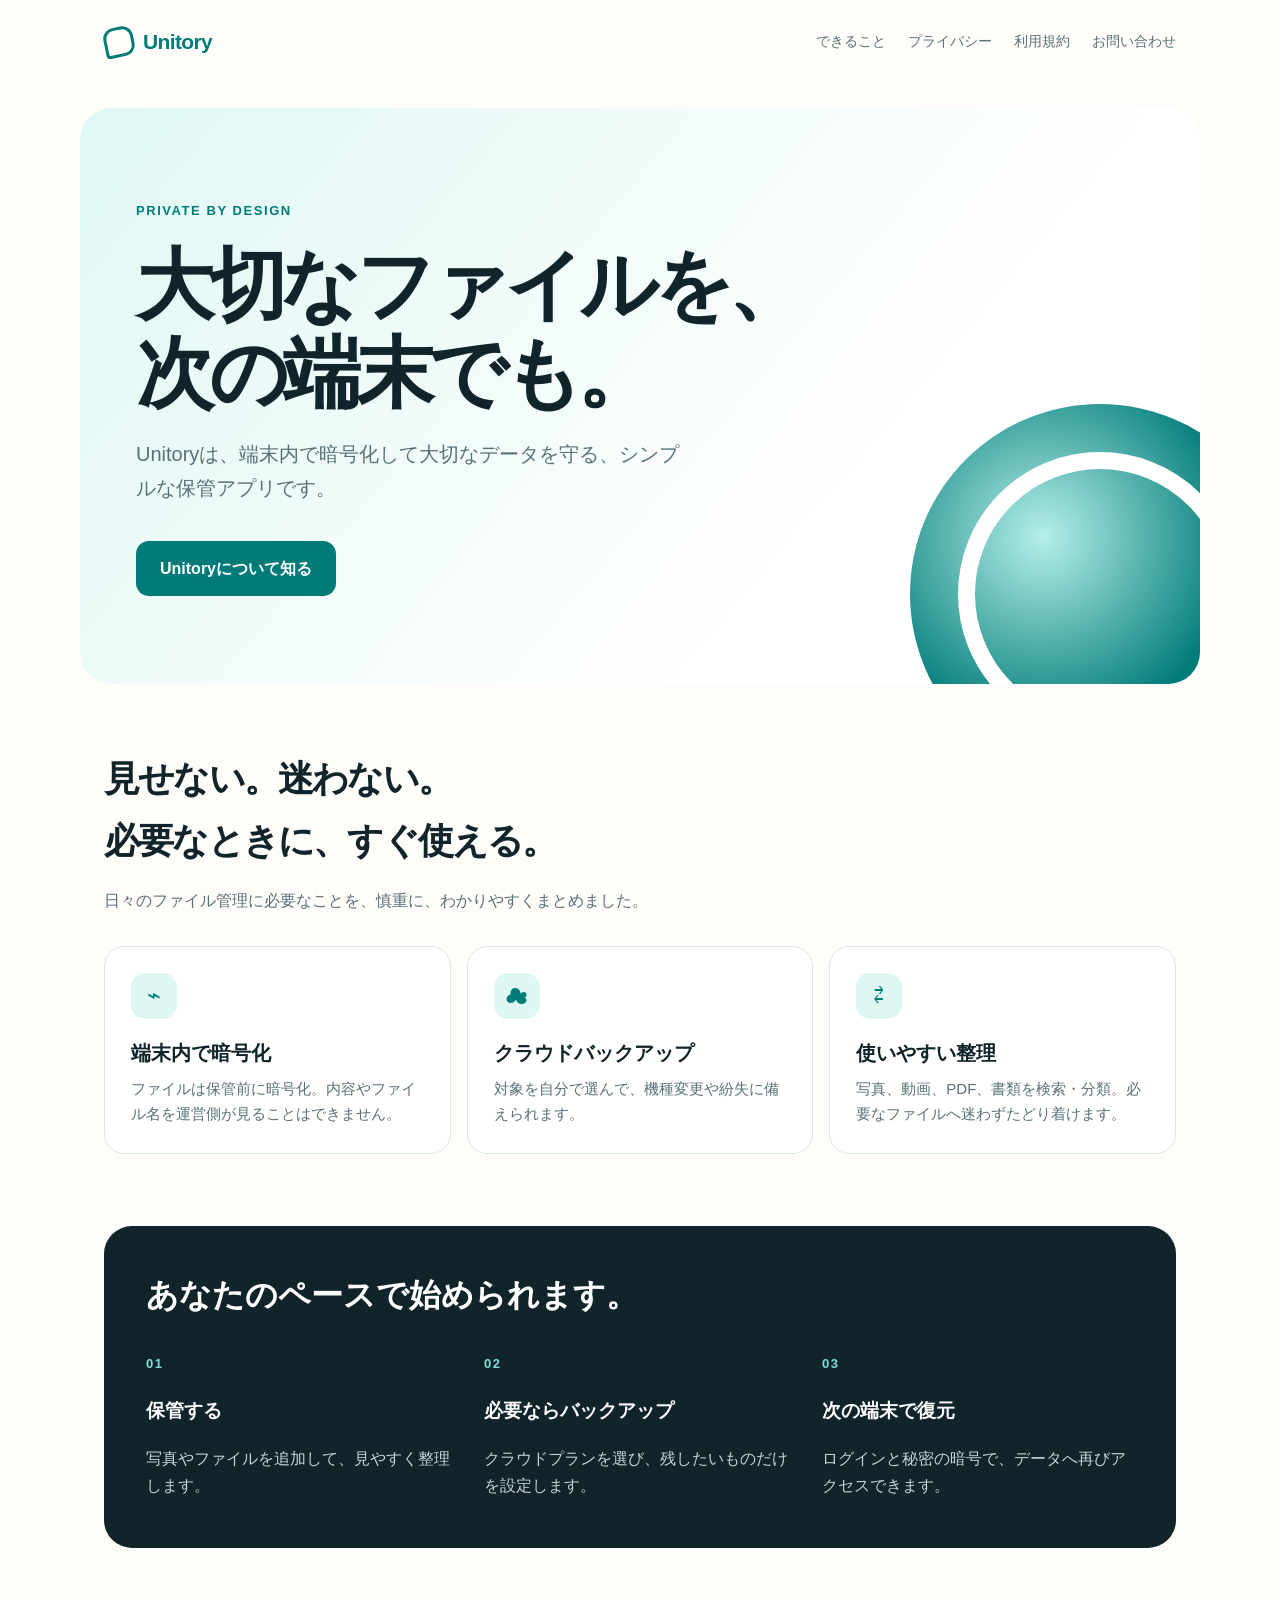
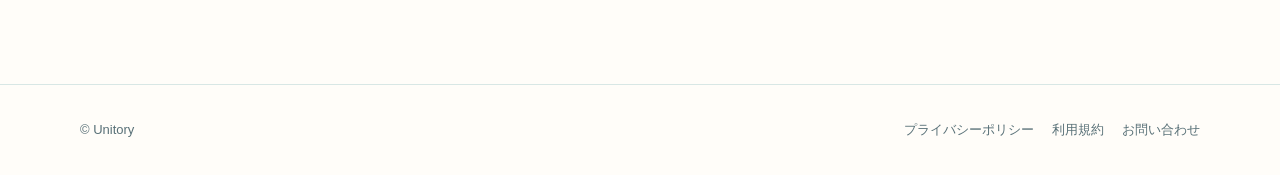
==== public/index.html @ 84756490 "first commit" ====
<!doctype html><html lang="ja"><head><meta charset="utf-8"><meta name="viewport" content="width=device-width,initial-scale=1"><meta name="description" content="Unitory — 大切なファイルを、次の端末でも。"><title>Unitory | 大切なファイルを、次の端末でも。</title><link rel="stylesheet" href="styles.css"></head><body><header class="site-header"><a class="brand" href="index.html"><i class="brand-mark"></i>Unitory</a><nav><a href="#features">できること</a><a href="privacy.html">プライバシー</a><a href="terms.html">利用規約</a><a href="contact.html">お問い合わせ</a></nav></header><section class="hero"><span class="eyebrow">PRIVATE BY DESIGN</span><h1>大切なファイルを、<br>次の端末でも。</h1><p>Unitoryは、端末内で暗号化して大切なデータを守る、シンプルな保管アプリです。</p><a class="button" href="#features">Unitoryについて知る</a><div class="hero-orb" aria-hidden="true"></div></section><main><section id="features"><div class="section-head"><h2>見せない。迷わない。<br>必要なときに、すぐ使える。</h2><p>日々のファイル管理に必要なことを、慎重に、わかりやすくまとめました。</p></div><div class="features"><article class="feature"><div class="feature-icon">⌁</div><h3>端末内で暗号化</h3><p>ファイルは保管前に暗号化。内容やファイル名を運営側が見ることはできません。</p></article><article class="feature"><div class="feature-icon">☁</div><h3>クラウドバックアップ</h3><p>対象を自分で選んで、機種変更や紛失に備えられます。</p></article><article class="feature"><div class="feature-icon">⇄</div><h3>使いやすい整理</h3><p>写真、動画、PDF、書類を検索・分類。必要なファイルへ迷わずたどり着けます。</p></article></div></section><section class="steps"><h2>あなたのペースで始められます。</h2><div class="step-grid"><div><span class="step-number">01</span><h3>保管する</h3><p>写真やファイルを追加して、見やすく整理します。</p></div><div><span class="step-number">02</span><h3>必要ならバックアップ</h3><p>クラウドプランを選び、残したいものだけを設定します。</p></div><div><span class="step-number">03</span><h3>次の端末で復元</h3><p>ログインと秘密の暗号で、データへ再びアクセスできます。</p></div></div></section></main><footer><div class="footer-inner"><span>© Unitory</span><div class="footer-links"><a href="privacy.html">プライバシーポリシー</a><a href="terms.html">利用規約</a><a href="contact.html">お問い合わせ</a></div></div></footer></body></html>
---- public/styles.css ----
:root{--ink:#10242a;--muted:#587077;--teal:#007b78;--teal-dark:#005e5c;--mint:#dff7f3;--mint-2:#f2fbfa;--line:#d8e7e5;--paper:#fffdf9}*{box-sizing:border-box}html{scroll-behavior:smooth}body{margin:0;background:var(--paper);color:var(--ink);font-family:-apple-system,BlinkMacSystemFont,"Hiragino Sans","Noto Sans JP",sans-serif;line-height:1.7}a{color:inherit;text-decoration:none}.site-header{display:flex;justify-content:space-between;align-items:center;max-width:1120px;margin:auto;padding:24px}.brand{font-weight:800;font-size:21px;letter-spacing:-.03em;color:var(--teal);display:flex;gap:9px;align-items:center}.brand-mark{width:30px;height:30px;border:3px solid var(--teal);border-radius:11px 11px 11px 4px;display:inline-block;transform:rotate(-12deg)}nav{display:flex;gap:22px;font-size:14px;color:var(--muted)}nav a:hover{color:var(--teal)}.hero{max-width:1120px;margin:24px auto 0;padding:88px 56px;background:linear-gradient(130deg,var(--mint),#fff 68%);border-radius:32px;overflow:hidden;position:relative}.eyebrow{font-size:13px;letter-spacing:.12em;color:var(--teal);font-weight:800}.hero h1{font-size:clamp(42px,7vw,78px);line-height:1.13;letter-spacing:-.07em;max-width:700px;margin:18px 0}.hero p{font-size:20px;max-width:560px;color:var(--muted)}.hero-orb{position:absolute;right:-90px;bottom:-100px;width:380px;height:380px;border-radius:50%;background:radial-gradient(circle at 35% 35%,#b6efea,transparent 56%),var(--teal)}.hero-orb:after{content:"";position:absolute;inset:48px;border:17px solid white;border-radius:50%}.button{display:inline-block;background:var(--teal);color:white;font-weight:800;padding:14px 24px;border-radius:13px;margin-top:16px}.button:hover{background:var(--teal-dark)}main{max-width:1120px;margin:auto;padding:64px 24px}.section-head{max-width:620px;margin-bottom:32px}.section-head h2{font-size:36px;letter-spacing:-.05em;margin:0}.section-head p{color:var(--muted)}.features{display:grid;grid-template-columns:repeat(3,1fr);gap:16px}.feature{border:1px solid var(--line);border-radius:20px;padding:26px;background:white}.feature-icon{display:grid;place-items:center;width:46px;height:46px;border-radius:14px;background:var(--mint);color:var(--teal);font-size:23px}.feature h3{margin:17px 0 6px;font-size:20px}.feature p{margin:0;color:var(--muted);font-size:15px}.steps{background:var(--ink);color:white;border-radius:28px;padding:42px;margin:72px 0}.steps h2{margin-top:0;font-size:32px}.step-grid{display:grid;grid-template-columns:repeat(3,1fr);gap:26px}.step-number{color:#7de0d8;font-size:13px;font-weight:800;letter-spacing:.12em}.step-grid p{color:#c5d5d5;margin:6px 0}.legal{max-width:760px;margin:38px auto;padding:12px 24px 72px}.legal h1{font-size:42px;letter-spacing:-.06em;line-height:1.2}.legal h2{font-size:21px;margin:38px 0 8px}.legal p,.legal li{color:#3f565b}.notice{background:var(--mint-2);border-left:4px solid var(--teal);padding:18px 20px;border-radius:8px;color:var(--muted)}.contact-card{max-width:700px;margin:48px auto 92px;padding:44px;border:1px solid var(--line);border-radius:24px;background:var(--mint-2)}.contact-card h1{font-size:42px;letter-spacing:-.06em;line-height:1.2;margin-top:0}.contact-card p{color:var(--muted)}.contact-list{padding:0;list-style:none}.contact-list li{padding:14px 0;border-top:1px solid var(--line)}footer{border-top:1px solid var(--line);padding:34px 24px;color:var(--muted);font-size:13px}.footer-inner{max-width:1120px;margin:auto;display:flex;justify-content:space-between;gap:16px;flex-wrap:wrap}.footer-links{display:flex;gap:18px}@media(max-width:720px){.site-header{padding:18px 20px}nav{gap:13px;font-size:12px}.hero{margin:0;border-radius:0;padding:64px 24px 178px}.hero p{font-size:17px}.hero-orb{width:260px;height:260px;right:-82px;bottom:-88px}.features,.step-grid{grid-template-columns:1fr}.steps{margin:44px 0;padding:30px 24px}main{padding:44px 20px}.legal{padding:4px 24px 54px}.legal h1,.contact-card h1{font-size:34px}.contact-card{margin:24px 20px 64px;padding:28px}}
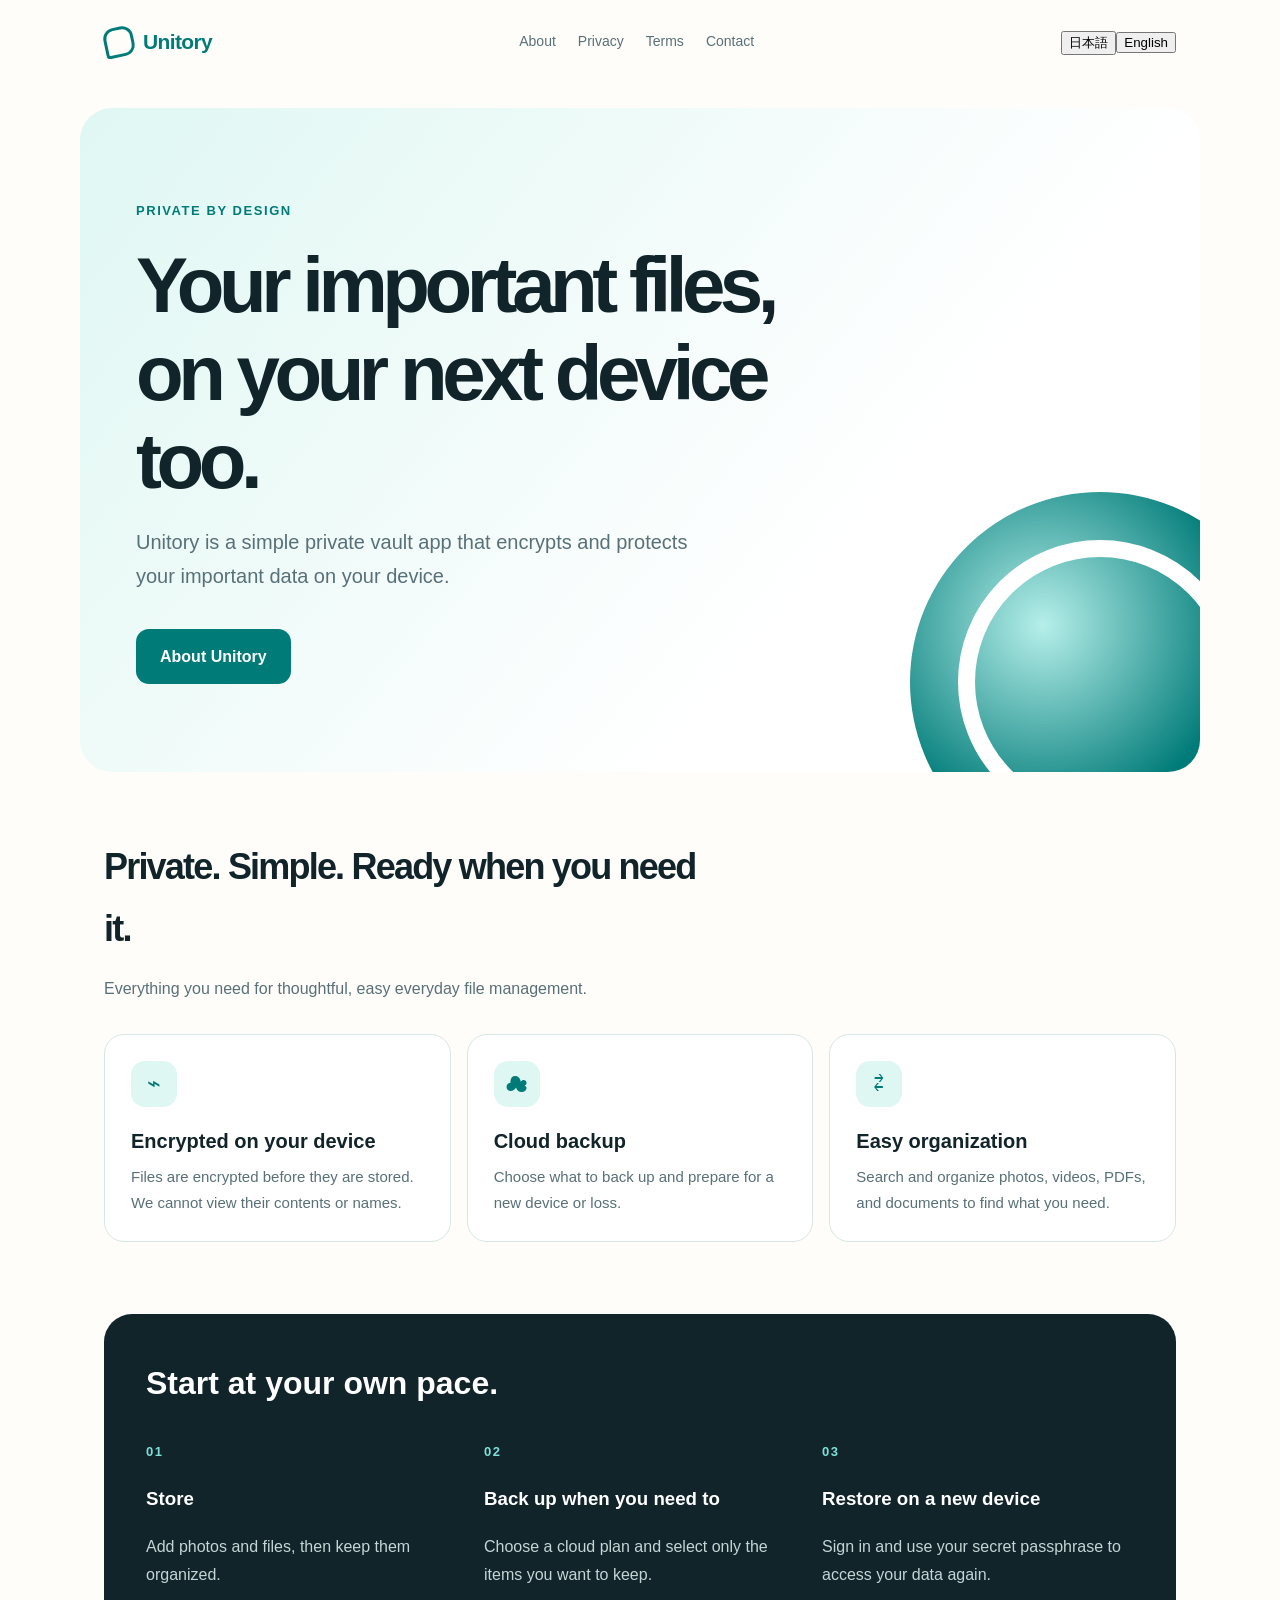
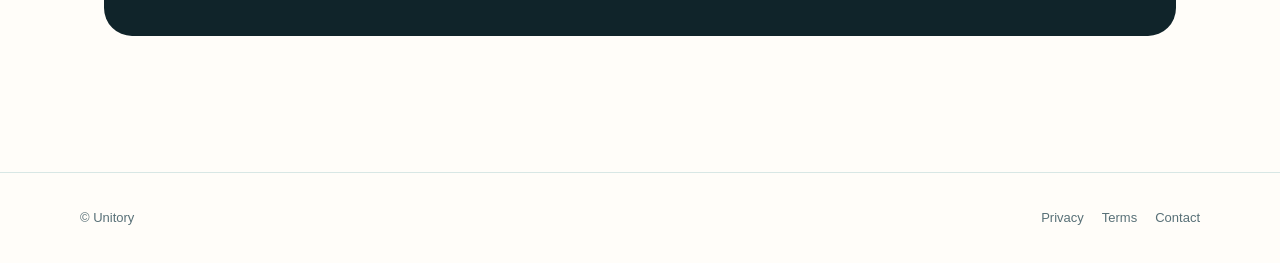
==== commit 953cbe22: "あ" ====
--- a/public/index.html
+++ b/public/index.html
@@ -1 +1,14 @@
-<!doctype html><html lang="ja"><head><meta charset="utf-8"><meta name="viewport" content="width=device-width,initial-scale=1"><meta name="description" content="Unitory — 大切なファイルを、次の端末でも。"><title>Unitory | 大切なファイルを、次の端末でも。</title><link rel="stylesheet" href="styles.css"></head><body><header class="site-header"><a class="brand" href="index.html"><i class="brand-mark"></i>Unitory</a><nav><a href="#features">できること</a><a href="privacy.html">プライバシー</a><a href="terms.html">利用規約</a><a href="contact.html">お問い合わせ</a></nav></header><section class="hero"><span class="eyebrow">PRIVATE BY DESIGN</span><h1>大切なファイルを、<br>次の端末でも。</h1><p>Unitoryは、端末内で暗号化して大切なデータを守る、シンプルな保管アプリです。</p><a class="button" href="#features">Unitoryについて知る</a><div class="hero-orb" aria-hidden="true"></div></section><main><section id="features"><div class="section-head"><h2>見せない。迷わない。<br>必要なときに、すぐ使える。</h2><p>日々のファイル管理に必要なことを、慎重に、わかりやすくまとめました。</p></div><div class="features"><article class="feature"><div class="feature-icon">⌁</div><h3>端末内で暗号化</h3><p>ファイルは保管前に暗号化。内容やファイル名を運営側が見ることはできません。</p></article><article class="feature"><div class="feature-icon">☁</div><h3>クラウドバックアップ</h3><p>対象を自分で選んで、機種変更や紛失に備えられます。</p></article><article class="feature"><div class="feature-icon">⇄</div><h3>使いやすい整理</h3><p>写真、動画、PDF、書類を検索・分類。必要なファイルへ迷わずたどり着けます。</p></article></div></section><section class="steps"><h2>あなたのペースで始められます。</h2><div class="step-grid"><div><span class="step-number">01</span><h3>保管する</h3><p>写真やファイルを追加して、見やすく整理します。</p></div><div><span class="step-number">02</span><h3>必要ならバックアップ</h3><p>クラウドプランを選び、残したいものだけを設定します。</p></div><div><span class="step-number">03</span><h3>次の端末で復元</h3><p>ログインと秘密の暗号で、データへ再びアクセスできます。</p></div></div></section></main><footer><div class="footer-inner"><span>© Unitory</span><div class="footer-links"><a href="privacy.html">プライバシーポリシー</a><a href="terms.html">利用規約</a><a href="contact.html">お問い合わせ</a></div></div></footer></body></html>
+<!doctype html>
+<html lang="ja">
+<head>
+  <meta charset="utf-8"><meta name="viewport" content="width=device-width,initial-scale=1">
+  <meta name="description" content="Unitory — Private encrypted file storage.">
+  <title>Unitory | 大切なファイルを、次の端末でも。</title>
+  <link rel="stylesheet" href="styles.css"><script src="i18n.js" defer></script>
+</head>
+<body data-title-key="title_home">
+  <header class="site-header"><a class="brand" href="index.html"><i class="brand-mark"></i>Unitory</a><nav><a href="#features" data-i18n="nav_intro">紹介</a><a href="privacy.html" data-i18n="nav_privacy">プライバシー</a><a href="terms.html" data-i18n="nav_terms">利用規約</a><a href="contact.html" data-i18n="nav_contact">お問い合わせ</a></nav><div class="language-switch" aria-label="Language"><button type="button" data-language="ja">日本語</button><button type="button" data-language="en">English</button></div></header>
+  <section class="hero"><span class="eyebrow" data-i18n="hero_eyebrow">PRIVATE BY DESIGN</span><h1 data-i18n="hero_title">大切なファイルを、次の端末でも。</h1><p data-i18n="hero_body">Unitoryは、端末内で暗号化して大切なデータを守る、シンプルな保管アプリです。</p><a class="button" href="#features" data-i18n="hero_action">Unitoryについて知る</a><div class="hero-orb" aria-hidden="true"></div></section>
+  <main><section id="features"><div class="section-head"><h2 data-i18n="features_title">見せない。迷わない。必要なときに、すぐ使える。</h2><p data-i18n="features_body">日々のファイル管理に必要なことを、慎重に、わかりやすくまとめました。</p></div><div class="features"><article class="feature"><div class="feature-icon">⌁</div><h3 data-i18n="feature_encrypt_title">端末内で暗号化</h3><p data-i18n="feature_encrypt_body">ファイルは保管前に暗号化。内容やファイル名を運営側が見ることはできません。</p></article><article class="feature"><div class="feature-icon">☁</div><h3 data-i18n="feature_backup_title">クラウドバックアップ</h3><p data-i18n="feature_backup_body">対象を自分で選んで、機種変更や紛失に備えられます。</p></article><article class="feature"><div class="feature-icon">⇄</div><h3 data-i18n="feature_organize_title">使いやすい整理</h3><p data-i18n="feature_organize_body">写真、動画、PDF、書類を検索・分類。必要なファイルへ迷わずたどり着けます。</p></article></div></section><section class="steps"><h2 data-i18n="steps_title">あなたのペースで始められます。</h2><div class="step-grid"><div><span class="step-number">01</span><h3 data-i18n="step_one_title">保管する</h3><p data-i18n="step_one_body">写真やファイルを追加して、見やすく整理します。</p></div><div><span class="step-number">02</span><h3 data-i18n="step_two_title">必要ならバックアップ</h3><p data-i18n="step_two_body">クラウドプランを選び、残したいものだけを設定します。</p></div><div><span class="step-number">03</span><h3 data-i18n="step_three_title">次の端末で復元</h3><p data-i18n="step_three_body">ログインと秘密の暗号で、データへ再びアクセスできます。</p></div></div></section></main>
+  <footer><div class="footer-inner"><span>© Unitory</span><div class="footer-links"><a href="privacy.html" data-i18n="nav_privacy">プライバシーポリシー</a><a href="terms.html" data-i18n="nav_terms">利用規約</a><a href="contact.html" data-i18n="nav_contact">お問い合わせ</a></div></div></footer>
+</body></html>
